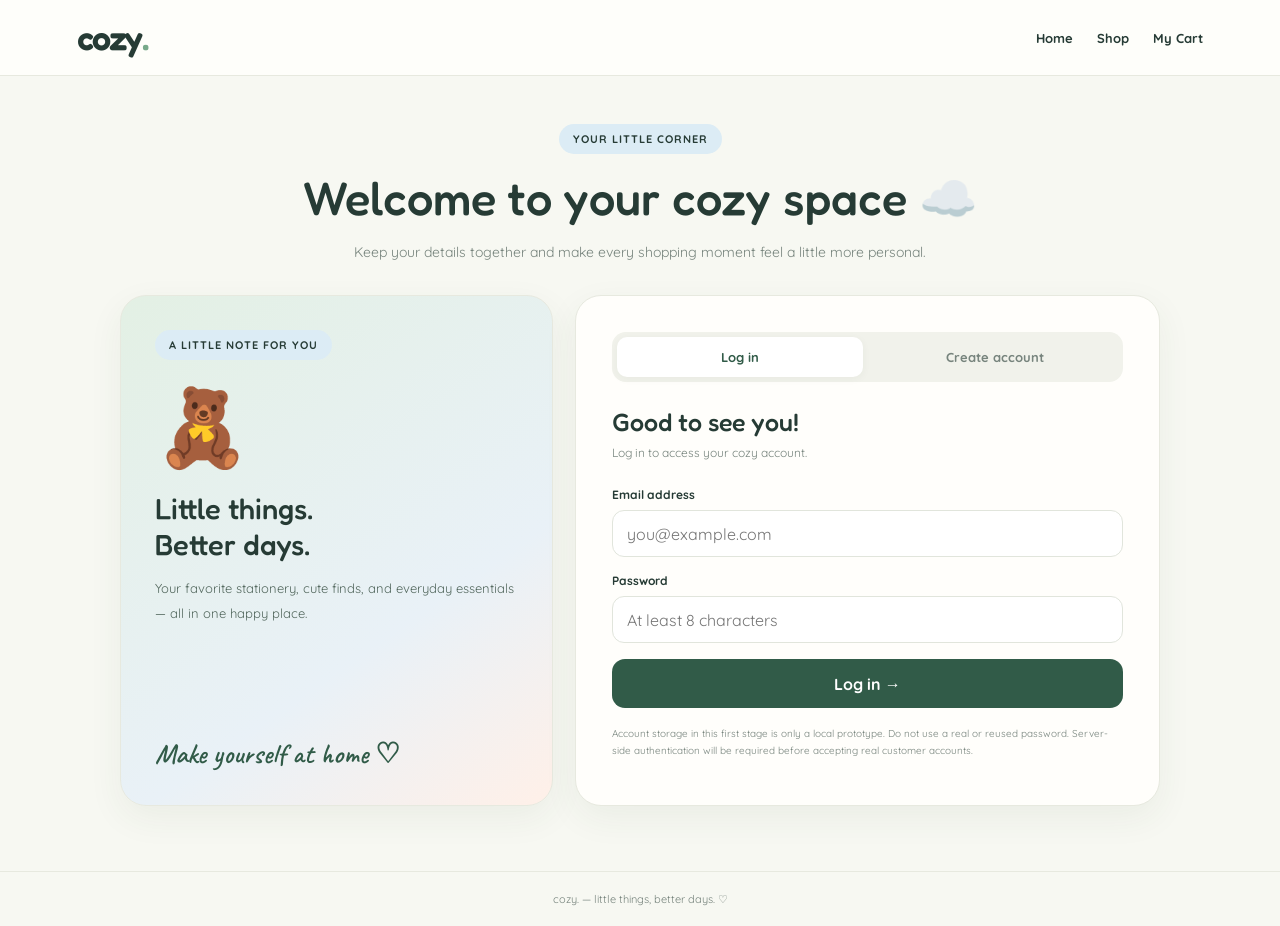
==== account.html @ 65cea287 "Add files via upload" ====
<!DOCTYPE html>
<html lang="en">
<head>
  <meta charset="UTF-8">
  <meta name="viewport" content="width=device-width, initial-scale=1.0">
  <title>My Account — cozy.</title>
  <meta name="theme-color" content="#f7f8f2">

  <link rel="preconnect" href="https://fonts.googleapis.com">
  <link rel="preconnect" href="https://fonts.gstatic.com" crossorigin>
  <link href="https://fonts.googleapis.com/css2?family=Caveat:wght@500;600&family=Fredoka:wght@400;500;600&family=Quicksand:wght@400;500;600;700&display=swap" rel="stylesheet">

  <style>
    :root {
      --bg: #f7f8f2;
      --paper: #fffefb;
      --ink: #263b35;
      --muted: #77847d;
      --green: #b9d8c0;
      --green-dark: #315b48;
      --blue: #dcecf5;
      --pink: #f8e3e6;
      --line: #e7e9df;
    }

    * { box-sizing: border-box; }

    body {
      margin: 0;
      background: var(--bg);
      color: var(--ink);
      font-family: "Quicksand", sans-serif;
      min-height: 100vh;
    }

    a { color: inherit; text-decoration: none; }

    button, input {
      font: inherit;
    }

    button { cursor: pointer; }

    .navbar {
      min-height: 76px;
      padding: 16px 6%;
      background: #fffefbeF;
      border-bottom: 1px solid var(--line);
      display: flex;
      align-items: center;
      justify-content: space-between;
      gap: 15px;
    }

    .logo {
      font: 600 34px "Fredoka", sans-serif;
      letter-spacing: -1.5px;
    }

    .logo span { color: #77a98a; }

    .nav-links {
      display: flex;
      gap: 24px;
      align-items: center;
      font-size: 13px;
      font-weight: 700;
    }

    .nav-links a:hover { color: #609577; }

    .page {
      width: min(1040px, 92%);
      margin: 48px auto 65px;
    }

    .intro { text-align: center; margin-bottom: 30px; }

    .eyebrow {
      display: inline-block;
      padding: 8px 14px;
      border-radius: 30px;
      background: var(--blue);
      font-size: 11px;
      font-weight: 700;
      letter-spacing: 1px;
      text-transform: uppercase;
    }

    h1, h2, h3 {
      font-family: "Fredoka", sans-serif;
      font-weight: 500;
    }

    .intro h1 {
      font-size: clamp(32px, 5vw, 47px);
      margin: 15px 0 8px;
    }

    .intro p {
      color: var(--muted);
      font-size: 14px;
      line-height: 1.7;
    }

    .layout {
      display: grid;
      grid-template-columns: 0.85fr 1.15fr;
      gap: 22px;
      align-items: stretch;
    }

    .welcome-card, .account-card {
      border: 1px solid var(--line);
      border-radius: 26px;
      overflow: hidden;
      box-shadow: 0 12px 35px #314b3510;
    }

    .welcome-card {
      padding: 34px;
      background: linear-gradient(145deg, #e3f0e4, #e9f1f7 65%, #fff0e8);
      display: flex;
      flex-direction: column;
      justify-content: space-between;
      min-height: 390px;
    }

    .welcome-card .big-emoji {
      font-size: 76px;
      margin: 18px 0;
      animation: float 3s ease-in-out infinite;
    }

    @keyframes float {
      0%, 100% { transform: translateY(0); }
      50% { transform: translateY(-8px); }
    }

    .welcome-card h2 {
      font-size: 29px;
      line-height: 1.25;
      margin: 0 0 12px;
    }

    .welcome-card p {
      font-size: 13px;
      line-height: 1.9;
      color: #52675d;
    }

    .handwriting {
      font: 600 28px "Caveat", cursive;
      color: var(--green-dark);
      margin-top: 18px;
    }

    .account-card {
      background: var(--paper);
      padding: clamp(22px, 4vw, 36px);
    }

    .tabs {
      display: flex;
      gap: 8px;
      background: #f1f2eb;
      border-radius: 14px;
      padding: 5px;
      margin-bottom: 25px;
    }

    .tab {
      flex: 1;
      border: 0;
      border-radius: 10px;
      padding: 12px 8px;
      background: transparent;
      color: var(--muted);
      font-weight: 700;
      font-size: 13px;
    }

    .tab.active {
      background: white;
      color: var(--green-dark);
      box-shadow: 0 2px 8px #263b350c;
    }

    .form-title { font-size: 25px; margin: 0 0 6px; }

    .form-subtitle {
      color: var(--muted);
      font-size: 12px;
      margin: 0 0 24px;
      line-height: 1.7;
    }

    .field { margin-bottom: 16px; }

    .field label {
      display: block;
      font-size: 12px;
      font-weight: 700;
      margin-bottom: 8px;
    }

    .field input {
      width: 100%;
      min-height: 47px;
      padding: 12px 14px;
      border: 1px solid #e1e5dc;
      border-radius: 12px;
      background: #fff;
      color: var(--ink);
      outline: none;
      transition: border-color .2s, box-shadow .2s;
    }

    .field input:focus {
      border-color: #8dbb9a;
      box-shadow: 0 0 0 3px #b9d8c033;
    }

    .primary-btn {
      width: 100%;
      min-height: 49px;
      border: 0;
      border-radius: 13px;
      padding: 13px 16px;
      background: var(--green-dark);
      color: white;
      font-weight: 700;
      transition: transform .2s, background .2s;
    }

    .primary-btn:hover {
      background: #244a39;
      transform: translateY(-2px);
    }

    .message {
      display: none;
      padding: 12px 14px;
      border-radius: 11px;
      margin: 0 0 16px;
      font-size: 12px;
      line-height: 1.6;
    }

    .message.show { display: block; }
    .message.error { background: #fbe8e7; color: #9a3d3d; }
    .message.success { background: #e5f3e7; color: #315b48; }

    .small-note {
      font-size: 10px;
      line-height: 1.7;
      color: var(--muted);
      margin-top: 17px;
    }

    .hidden { display: none !important; }

    .profile-top {
      display: flex;
      align-items: center;
      gap: 15px;
      margin-bottom: 25px;
    }

    .avatar {
      display: grid;
      place-items: center;
      width: 60px;
      height: 60px;
      flex-shrink: 0;
      border-radius: 20px;
      background: var(--pink);
      font-size: 28px;
    }

    .profile-top h2 { margin: 0 0 5px; font-size: 23px; }
    .profile-top p { margin: 0; color: var(--muted); font-size: 12px; }

    .profile-actions {
      display: grid;
      grid-template-columns: 1fr 1fr;
      gap: 10px;
      margin-top: 20px;
    }

    .secondary-btn {
      min-height: 45px;
      padding: 10px;
      border: 1px solid var(--line);
      border-radius: 12px;
      background: white;
      color: var(--ink);
      font-weight: 700;
      font-size: 12px;
    }

    .secondary-btn:hover { background: #f4f7f1; }

    .footer {
      text-align: center;
      color: var(--muted);
      font-size: 11px;
      padding: 20px;
      border-top: 1px solid var(--line);
    }

    @media (max-width: 720px) {
      .navbar { padding: 14px 5%; min-height: 65px; }
      .logo { font-size: 29px; }
      .nav-links { gap: 13px; font-size: 11px; }
      .page { margin: 30px auto 40px; }
      .layout { grid-template-columns: 1fr; }
      .welcome-card { min-height: auto; padding: 25px; }
      .welcome-card .big-emoji { font-size: 54px; margin: 10px 0; }
      .welcome-card h2 { font-size: 25px; }
      .welcome-card .handwriting { margin-top: 10px; }
      .account-card { padding: 23px 19px; }
    }

    @media (max-width: 380px) {
      .nav-links { gap: 9px; }
      .nav-links a { font-size: 10px; }
      .profile-actions { grid-template-columns: 1fr; }
    }
  </style>
</head>

<body>
  <header class="navbar">
    <a class="logo" href="index.html">cozy<span>.</span></a>
    <nav class="nav-links" aria-label="Main navigation">
      <a href="index.html">Home</a>
      <a href="shop.html">Shop</a>
      <a href="cart.html">My Cart</a>
    </nav>
  </header>

  <main class="page">
    <section class="intro">
      <span class="eyebrow">Your little corner</span>
      <h1>Welcome to your cozy space ☁️</h1>
      <p>Keep your details together and make every shopping moment feel a little more personal.</p>
    </section>

    <div class="layout">
      <aside class="welcome-card">
        <div>
          <span class="eyebrow">A little note for you</span>
          <div class="big-emoji" aria-hidden="true">🧸</div>
          <h2>Little things.<br>Better days.</h2>
          <p>Your favorite stationery, cute finds, and everyday essentials — all in one happy place.</p>
        </div>
        <div class="handwriting">Make yourself at home ♡</div>
      </aside>

      <section class="account-card">
        <div id="authArea">
          <div class="tabs">
            <button class="tab active" id="loginTab" type="button">Log in</button>
            <button class="tab" id="registerTab" type="button">Create account</button>
          </div>

          <div id="notice" class="message" role="status" aria-live="polite"></div>

          <form id="loginForm">
            <h2 class="form-title">Good to see you!</h2>
            <p class="form-subtitle">Log in to access your cozy account.</p>

            <div class="field">
              <label for="loginEmail">Email address</label>
              <input id="loginEmail" type="email" autocomplete="email" required maxlength="150" placeholder="you@example.com">
            </div>

            <div class="field">
              <label for="loginPassword">Password</label>
              <input id="loginPassword" type="password" autocomplete="current-password" required minlength="8" placeholder="At least 8 characters">
            </div>

            <button class="primary-btn" type="submit">Log in →</button>
          </form>

          <form id="registerForm" class="hidden">
            <h2 class="form-title">Let's get cozy!</h2>
            <p class="form-subtitle">Create your account in just a moment.</p>

            <div class="field">
              <label for="registerName">Full name</label>
              <input id="registerName" type="text" autocomplete="name" required maxlength="80" placeholder="Your name">
            </div>

            <div class="field">
              <label for="registerEmail">Email address</label>
              <input id="registerEmail" type="email" autocomplete="email" required maxlength="150" placeholder="you@example.com">
            </div>

            <div class="field">
              <label for="registerPassword">Create password</label>
              <input id="registerPassword" type="password" autocomplete="new-password" required minlength="8" placeholder="At least 8 characters">
            </div>

            <div class="field">
              <label for="confirmPassword">Confirm password</label>
              <input id="confirmPassword" type="password" autocomplete="new-password" required minlength="8" placeholder="Type it again">
            </div>

            <button class="primary-btn" type="submit">Create my account ♡</button>
          </form>

          <p class="small-note">
            Account storage in this first stage is only a local prototype.
            Do not use a real or reused password. Server-side authentication
            will be required before accepting real customer accounts.
          </p>
        </div>

        <div id="profileArea" class="hidden">
          <div class="profile-top">
            <div class="avatar">🌷</div>
            <div>
              <h2 id="welcomeName">Hello!</h2>
              <p>Your cozy account is ready.</p>
            </div>
          </div>

          <div id="profileNotice" class="message" role="status" aria-live="polite"></div>

          <form id="profileForm">
            <div class="field">
              <label for="profileName">Full name</label>
              <input id="profileName" type="text" required maxlength="80" autocomplete="name">
            </div>

            <div class="field">
              <label for="profileEmail">Email address</label>
              <input id="profileEmail" type="email" disabled>
            </div>

            <div class="field">
              <label for="profilePhone">Phone number (optional)</label>
              <input id="profilePhone" type="tel" maxlength="25" autocomplete="tel" placeholder="Your phone number">
            </div>

            <div class="field">
              <label for="profileAddress">Delivery address (optional)</label>
              <input id="profileAddress" type="text" maxlength="250" autocomplete="street-address" placeholder="Your delivery address">
            </div>

            <button class="primary-btn" type="submit">Save my details</button>

            <div class="profile-actions">
              <a class="secondary-btn" href="shop.html" style="display:grid;place-items:center">Explore the shop</a>
              <button class="secondary-btn" id="logoutBtn" type="button">Log out</button>
            </div>
          </form>

          <p class="small-note">
            Order history and order tracking will be connected in a later stage.
          </p>
        </div>
      </section>
    </div>
  </main>

  <footer class="footer">
    cozy. — little things, better days. ♡
  </footer>

  <script>
    "use strict";

    // Prototype only. These browser records are NOT secure authentication.
    const USERS_KEY = "cozy_customer_accounts_demo_v1";
    const SESSION_KEY = "cozy_customer_session_demo_v1";

    const $ = (id) => document.getElementById(id);

    const authArea = $("authArea");
    const profileArea = $("profileArea");
    const loginForm = $("loginForm");
    const registerForm = $("registerForm");
    const loginTab = $("loginTab");
    const registerTab = $("registerTab");
    const notice = $("notice");
    const profileNotice = $("profileNotice");

    function readUsers() {
      try {
        const value = JSON.parse(localStorage.getItem(USERS_KEY) || "[]");
        return Array.isArray(value) ? value : [];
      } catch {
        return [];
      }
    }

    function saveUsers(users) {
      localStorage.setItem(USERS_KEY, JSON.stringify(users));
    }

    function showMessage(element, message, type = "error") {
      element.textContent = message;
      element.className = "message show " + type;
    }

    function clearMessage(element) {
      element.textContent = "";
      element.className = "message";
    }

    function showLogin() {
      loginForm.classList.remove("hidden");
      registerForm.classList.add("hidden");
      loginTab.classList.add("active");
      registerTab.classList.remove("active");
      clearMessage(notice);
    }

    function showRegister() {
      registerForm.classList.remove("hidden");
      loginForm.classList.add("hidden");
      registerTab.classList.add("active");
      loginTab.classList.remove("active");
      clearMessage(notice);
    }

    // Hashing here is for a demo only, not a replacement for server-side auth.
    async function hashPassword(password) {
      if (!window.crypto || !window.crypto.subtle) {
        throw new Error("Please open this page through localhost or HTTPS.");
      }

      const bytes = new TextEncoder().encode(password);
      const digest = await crypto.subtle.digest("SHA-256", bytes);

      return Array.from(new Uint8Array(digest))
        .map(byte => byte.toString(16).padStart(2, "0"))
        .join("");
    }

    function currentUser() {
      const email = localStorage.getItem(SESSION_KEY);
      if (!email) return null;

      return readUsers().find(user => user.email === email) || null;
    }

    function renderAccount() {
      const user = currentUser();

      authArea.classList.toggle("hidden", Boolean(user));
      profileArea.classList.toggle("hidden", !user);

      if (!user) return;

      $("welcomeName").textContent = "Hello, " + user.name + "!";
      $("profileName").value = user.name || "";
      $("profileEmail").value = user.email || "";
      $("profilePhone").value = user.phone || "";
      $("profileAddress").value = user.address || "";
      clearMessage(profileNotice);
    }

    loginTab.addEventListener("click", showLogin);
    registerTab.addEventListener("click", showRegister);

    registerForm.addEventListener("submit", async (event) => {
      event.preventDefault();
      clearMessage(notice);

      const name = $("registerName").value.trim();
      const email = $("registerEmail").value.trim().toLowerCase();
      const password = $("registerPassword").value;
      const confirm = $("confirmPassword").value;

      if (name.length < 2) {
        return showMessage(notice, "Please enter your full name.");
      }

      if (password.length < 8) {
        return showMessage(notice, "Your password must have at least 8 characters.");
      }

      if (password !== confirm) {
        return showMessage(notice, "The passwords do not match.");
      }

      const users = readUsers();

      if (users.some(user => user.email === email)) {
        return showMessage(notice, "An account with this email already exists. Please log in.");
      }

      try {
        const passwordHash = await hashPassword(password);

        users.push({
          name,
          email,
          passwordHash,
          phone: "",
          address: "",
          createdAt: new Date().toISOString()
        });

        saveUsers(users);
        localStorage.setItem(SESSION_KEY, email);
        registerForm.reset();
        renderAccount();
      } catch (error) {
        showMessage(notice, error.message || "Could not create the demo account.");
      }
    });

    loginForm.addEventListener("submit", async (event) => {
      event.preventDefault();
      clearMessage(notice);

      const email = $("loginEmail").value.trim().toLowerCase();
      const password = $("loginPassword").value;

      try {
        const passwordHash = await hashPassword(password);
        const user = readUsers().find(item =>
          item.email === email && item.passwordHash === passwordHash
        );

        if (!user) {
          return showMessage(notice, "Email or password is incorrect.");
        }

        localStorage.setItem(SESSION_KEY, email);
        loginForm.reset();
        renderAccount();
      } catch (error) {
        showMessage(notice, error.message || "Could not log in.");
      }
    });

    $("profileForm").addEventListener("submit", (event) => {
      event.preventDefault();

      const user = currentUser();
      if (!user) return;

      const users = readUsers();
      const index = users.findIndex(item => item.email === user.email);
      if (index < 0) return;

      users[index].name = $("profileName").value.trim();
      users[index].phone = $("profilePhone").value.trim();
      users[index].address = $("profileAddress").value.trim();

      saveUsers(users);
      renderAccount();
      showMessage(profileNotice, "Your details have been saved on this device ♡", "success");
    });

    $("logoutBtn").addEventListener("click", () => {
      localStorage.removeItem(SESSION_KEY);
      showLogin();
      renderAccount();
    });

    renderAccount();
  </script>
</body>
</html>
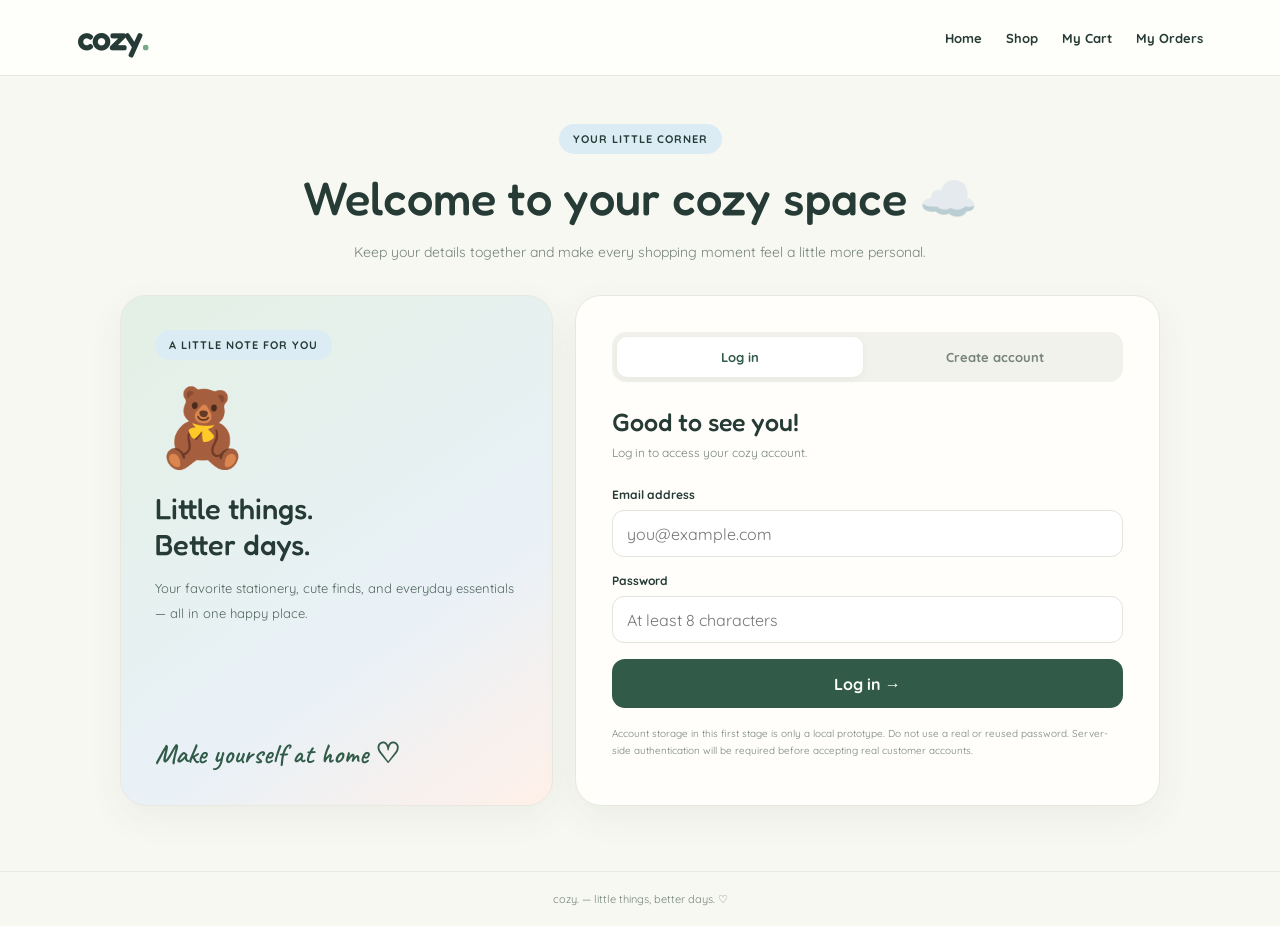
==== commit f39ed6b2: "Update print statement from 'Hello' to 'Goodbye'" ====
--- a/account.html
+++ b/account.html
@@ -338,6 +338,7 @@
       <a href="index.html">Home</a>
       <a href="shop.html">Shop</a>
       <a href="cart.html">My Cart</a>
+      <a href="orders.html">My Orders</a>
     </nav>
   </header>
 
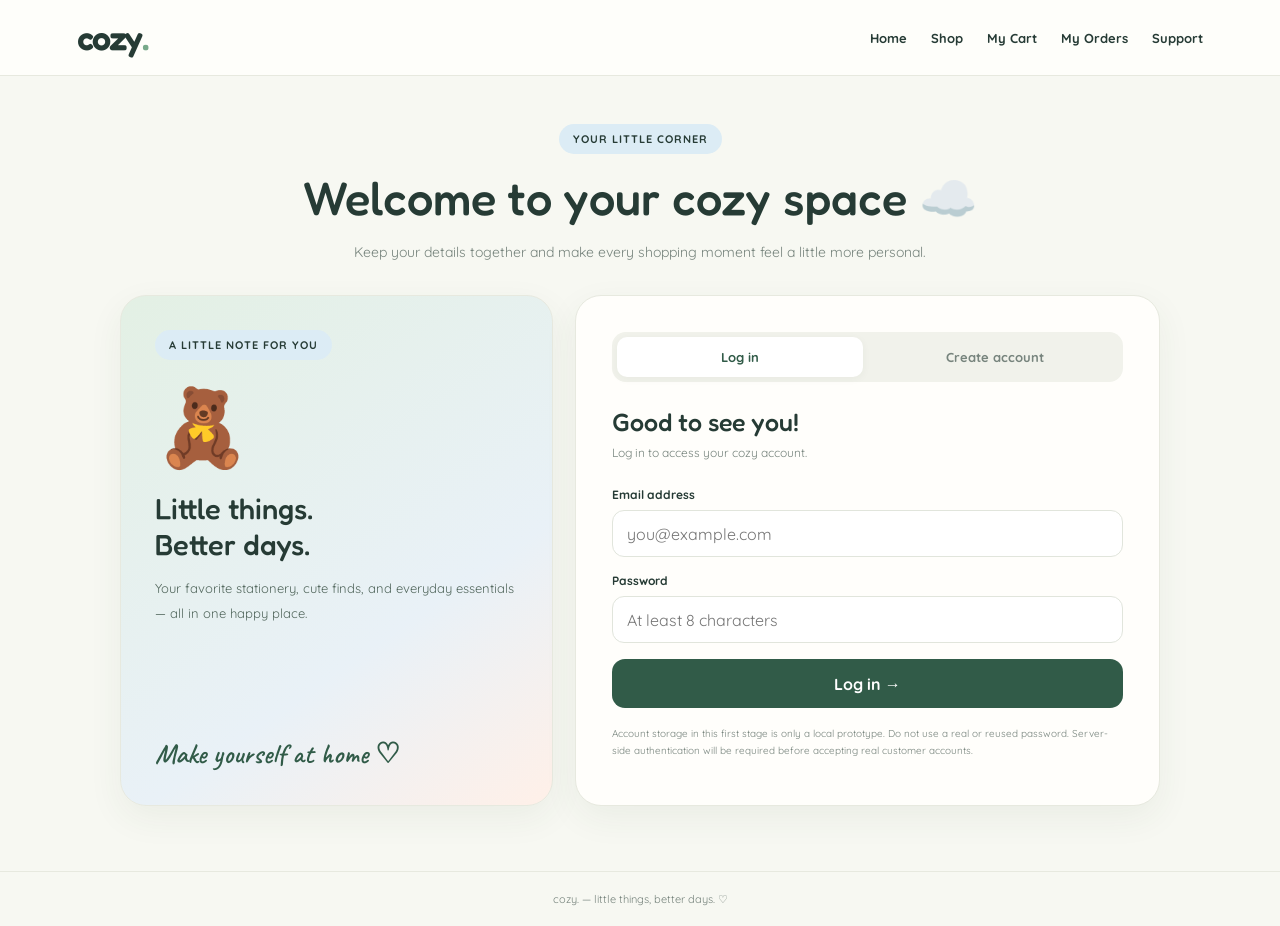
==== commit a3387fda: "Updated files uploaded" ====
--- a/account.html
+++ b/account.html
@@ -339,6 +339,7 @@
       <a href="shop.html">Shop</a>
       <a href="cart.html">My Cart</a>
       <a href="orders.html">My Orders</a>
+      <a href="support.html">Support</a>
     </nav>
   </header>
 
